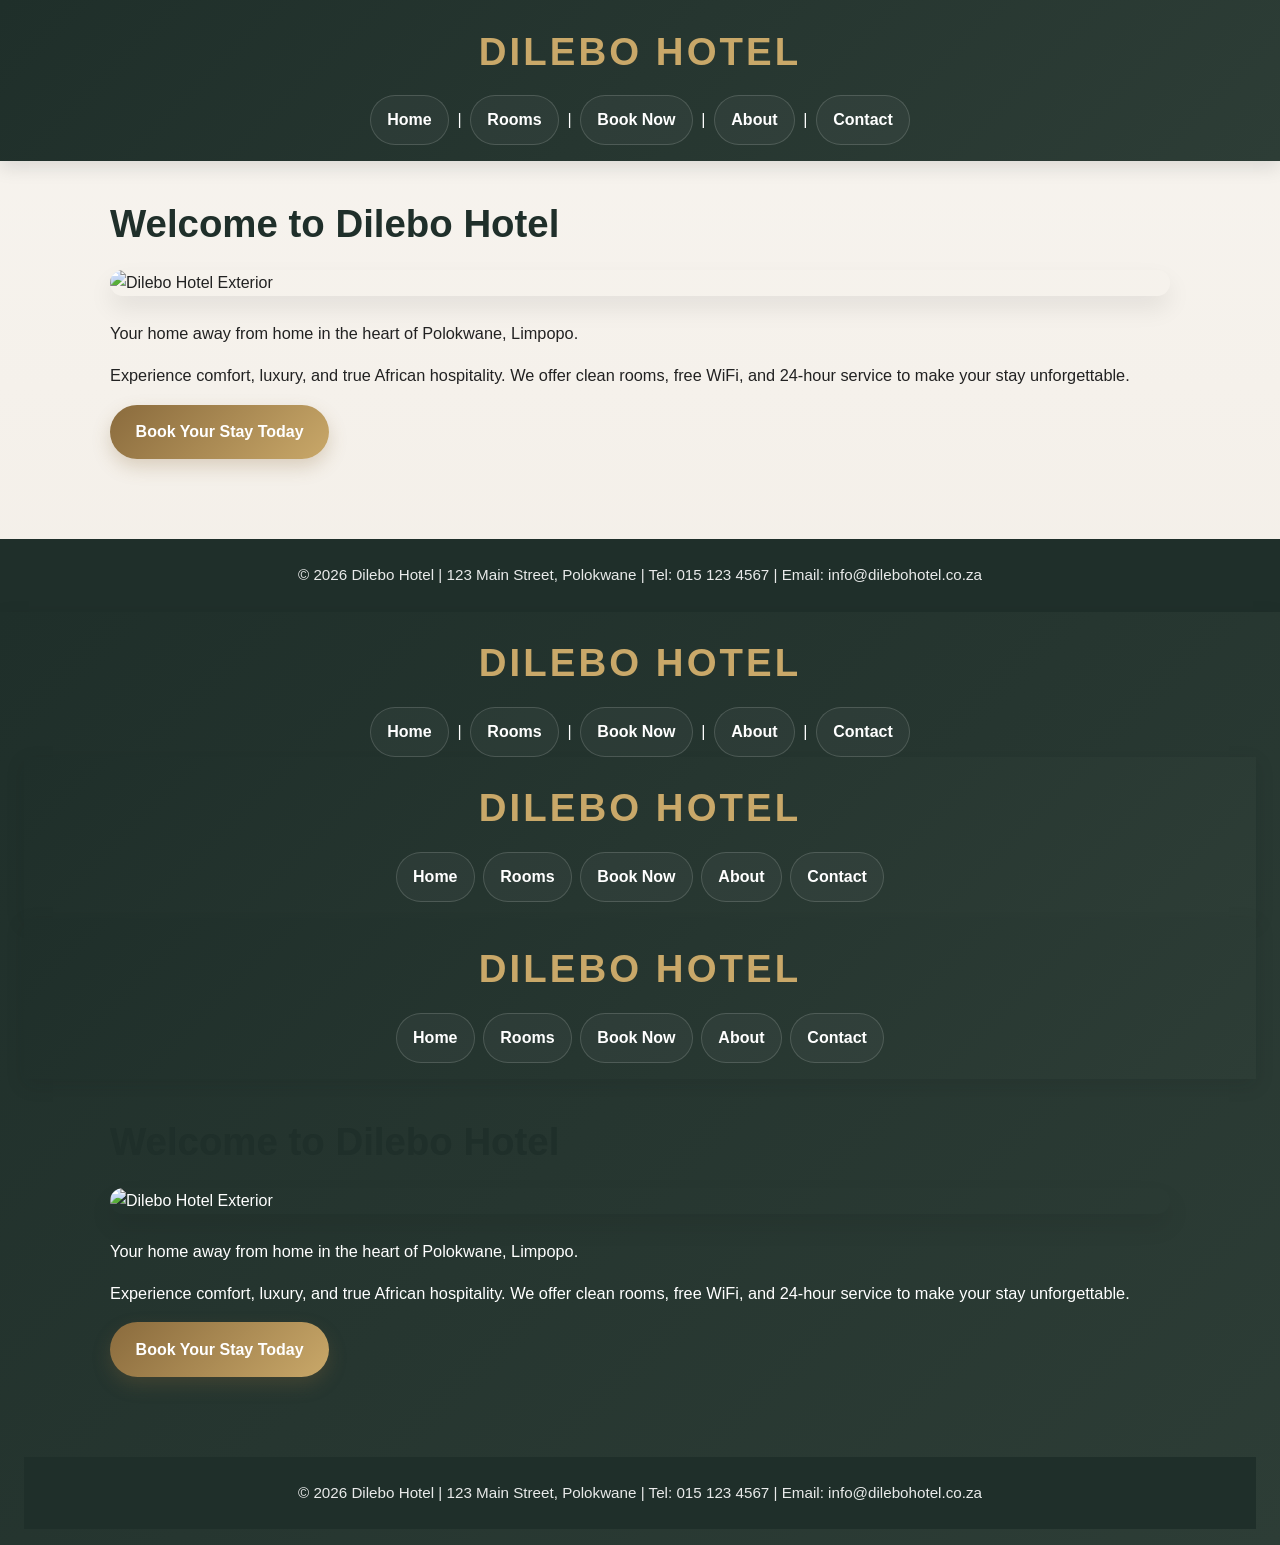
==== DILEBO-HOTEL-WEBSITES/index.html @ 87cf0d74 "Initial website upload" ====
<!DOCTYPE html>
<html lang="en">
<head>
    <meta charset="UTF-8">
    <meta name="viewport" content="width=device-width, initial-scale=1.0">
    <title>Dilebo Hotel - Polokwane</title>
    <link rel="stylesheet" href="style.css">
</head>
<body>
    <header>
        <h1>Dilebo Hotel</h1>
        <nav>
            <a href="index.html">Home</a> | 
            <a href="rooms.html">Rooms</a> | 
            <a href="bookings.html">Book Now</a> | 
            <a href="about.html">About</a> | 
            <a href="contact.html">Contact</a>
        </nav>
    </header>

    <main>
        <h2>Welcome to Dilebo Hotel</h2>
        <img src="images/hotel.jpg" alt="Dilebo Hotel Exterior" width="100%">
        <p>Your home away from home in the heart of Polokwane, Limpopo.</p>
        <p>Experience comfort, luxury, and true African hospitality. We offer clean rooms, free WiFi, and 24-hour service to make your stay unforgettable.</p>
        <a href="bookings.html"><button>Book Your Stay Today</button></a>
    </main>

    <footer>
        <p>© 2026 Dilebo Hotel | 123 Main Street, Polokwane | Tel: 015 123 4567 | Email: info@dilebohotel.co.za</p>
    </footer>
</body>
</html>

<header>
    <h1>Dilebo Hotel</h1>
    <nav>
        <a href="index.html">Home</a> |
        <a href="rooms.html">Rooms</a> |
        <a href="bookings.html">Book Now</a> |
        <a href="about.html">About</a> |
        <a href="contact.html">Contact</a>
    </nav>

<!-- ...existing code... -->
    <header>
        <h1>Dilebo Hotel</h1>
        <nav aria-label="Main navigation">
            <a href="index.html">Home</a>
            <a href="rooms.html">Rooms</a>
            <a href="bookings.html">Book Now</a>
            <a href="about.html">About</a>
            <a href="contact.html">Contact</a>
        </nav>
    </header>
<!-- ...existing code... -->
<!DOCTYPE html>
<html lang="en">
<head>
    <!-- Defines the character encoding for the page -->
    <meta charset="UTF-8">

    <!-- Makes the website responsive on different screen sizes -->
    <meta name="viewport" content="width=device-width, initial-scale=1.0">

    <!-- Sets the browser tab title -->
    <title>Dilebo Hotel - Polokwane</title>

    <!-- Links this page to the external CSS stylesheet -->
    <link rel="stylesheet" href="style.css">
</head>
<body>
    <!-- Website header containing the hotel name and navigation menu -->
    <header>
        <h1>Dilebo Hotel</h1>

        <!-- Main navigation links to the website pages -->
        <nav aria-label="Main navigation">
            <a href="index.html">Home</a>
            <a href="rooms.html">Rooms</a>
            <a href="bookings.html">Book Now</a>
            <a href="about.html">About</a>
            <a href="contact.html">Contact</a>
        </nav>
    </header>

    <!-- Main content of the hotel's home page -->
    <main>
        <!-- Main welcome heading -->
        <h2>Welcome to Dilebo Hotel</h2>

        <!-- Displays an image of the hotel -->
        <img src="images/hotel.jpg" alt="Dilebo Hotel Exterior" width="100%">

        <!-- Introduces the hotel's location and services -->
        <p>Your home away from home in the heart of Polokwane, Limpopo.</p>
        <p>
            Experience comfort, luxury, and true African hospitality.
            We offer clean rooms, free WiFi, and 24-hour service to make
            your stay unforgettable.
        </p>

        <!-- Link styled as a button that takes visitors to the booking page -->
        <a href="bookings.html">
            <button type="button">Book Your Stay Today</button>
        </a>
    </main>

    <!-- Footer containing copyright and contact information -->
    <footer>
        <p>
            © 2026 Dilebo Hotel | 123 Main Street, Polokwane |
            Tel: 015 123 4567 | Email: info@dilebohotel.co.za
        </p>
    </footer>
</body>
</html>
---- DILEBO-HOTEL-WEBSITES/style.css ----
:root {
    --bg: #f6f1ea;
    --panel: #fffdf9;
    --primary: #1f2f2a;
    --secondary: #8a6b3d;
    --accent: #c9a869;
    --text: #222222;
    --muted: #5d5d5d;
    --white: #ffffff;
    --shadow: rgba(19, 27, 24, 0.12);
}

* {
    box-sizing: border-box;
}

html {
    scroll-behavior: smooth;
}

body {
    margin: 0;
    font-family: Arial, Helvetica, sans-serif;
    background: linear-gradient(180deg, #f7f4ef 0%, #efe8df 100%);
    color: var(--text);
    line-height: 1.6;
}

a {
    color: inherit;
    text-decoration: none;
}

img {
    max-width: 100%;
    display: block;
}

header {
    background: linear-gradient(135deg, var(--primary) 0%, #2d3d36 100%);
    color: var(--white);
    padding: 1.3rem 1.5rem 1rem;
    box-shadow: 0 6px 18px var(--shadow);
}

header h1 {
    margin: 0 0 0.8rem;
    text-align: center;
    font-size: clamp(2rem, 3vw, 3rem);
    letter-spacing: 0.08em;
    text-transform: uppercase;
    color: var(--accent);
}

nav {
    display: flex;
    justify-content: center;
    align-items: center;
    flex-wrap: wrap;
    gap: 0.55rem;
}

nav a {
    display: inline-block;
    padding: 0.7rem 1rem;
    color: var(--white);
    border-radius: 999px;
    border: 1px solid rgba(255, 255, 255, 0.15);
    background: rgba(255, 255, 255, 0.04);
    transition: 0.25s ease;
    font-weight: 600;
}

nav a:hover,
nav a:focus {
    background: var(--accent);
    color: var(--primary);
    transform: translateY(-1px);
}

main {
    max-width: 1100px;
    margin: 2rem auto;
    padding: 0 1.25rem 3rem;
}

main h2,
main h3 {
    color: var(--primary);
}

main h2 {
    font-size: clamp(2rem, 3vw, 2.8rem);
    margin-top: 0;
    margin-bottom: 1rem;
}

main p,
main li,
main label {
    font-size: 1.02rem;
}

main img {
    width: 100%;
    height: auto;
    border-radius: 18px;
    margin: 1rem 0 1.5rem;
    box-shadow: 0 12px 25px rgba(0, 0, 0, 0.08);
}

main section {
    background: rgba(255, 255, 255, 0.7);
    border: 1px solid rgba(138, 107, 61, 0.2);
    border-radius: 18px;
    padding: 1.5rem;
    margin: 1.5rem 0;
    box-shadow: 0 8px 18px rgba(31, 47, 42, 0.06);
}

main ul {
    padding-left: 1.4rem;
}

main li {
    margin-bottom: 0.5rem;
}

button,
input,
select,
textarea {
    font: inherit;
}

button {
    background: linear-gradient(135deg, var(--secondary) 0%, var(--accent) 100%);
    color: var(--white);
    border: none;
    border-radius: 999px;
    padding: 0.9rem 1.6rem;
    font-weight: 700;
    cursor: pointer;
    transition: transform 0.2s ease, box-shadow 0.2s ease;
    box-shadow: 0 8px 18px rgba(138, 107, 61, 0.25);
}

button:hover,
button:focus {
    transform: translateY(-2px);
    box-shadow: 0 12px 20px rgba(138, 107, 61, 0.35);
}

form {
    max-width: 620px;
    background: var(--panel);
    border: 1px solid rgba(31, 47, 42, 0.08);
    border-radius: 18px;
    padding: 1.5rem;
    box-shadow: 0 10px 20px rgba(0, 0, 0, 0.05);
}

form label {
    display: block;
    margin-bottom: 0.4rem;
    font-weight: 700;
    color: var(--primary);
}

input,
select,
textarea {
    width: 100%;
    margin-bottom: 1rem;
    padding: 0.9rem 1rem;
    border: 1px solid rgba(31, 47, 42, 0.2);
    border-radius: 10px;
    background: var(--white);
    color: var(--text);
}

input:focus,
select:focus,
textarea:focus {
    outline: 2px solid rgba(201, 168, 105, 0.35);
    border-color: var(--accent);
}

textarea {
    min-height: 140px;
    resize: vertical;
}

footer {
    background: var(--primary);
    color: rgba(255, 255, 255, 0.9);
    padding: 1.5rem 1rem;
    text-align: center;
    font-size: 0.95rem;
}

footer p {
    margin: 0;
}

@media (max-width: 768px) {
    header {
        padding: 1rem 0.8rem;
    }

    nav {
        gap: 0.4rem;
    }

    nav a {
        padding: 0.55rem 0.7rem;
        font-size: 0.92rem;
    }

    main {
        padding: 0 0.9rem 2.5rem;
    }

    main section,
    form {
        padding: 1.1rem;
    }

    button {
        width: 100%;
    }
}
---- DILEBO-HOTEL-WEBSITES/style.css ----
:root {
    --bg: #f6f1ea;
    --panel: #fffdf9;
    --primary: #1f2f2a;
    --secondary: #8a6b3d;
    --accent: #c9a869;
    --text: #222222;
    --muted: #5d5d5d;
    --white: #ffffff;
    --shadow: rgba(19, 27, 24, 0.12);
}

* {
    box-sizing: border-box;
}

html {
    scroll-behavior: smooth;
}

body {
    margin: 0;
    font-family: Arial, Helvetica, sans-serif;
    background: linear-gradient(180deg, #f7f4ef 0%, #efe8df 100%);
    color: var(--text);
    line-height: 1.6;
}

a {
    color: inherit;
    text-decoration: none;
}

img {
    max-width: 100%;
    display: block;
}

header {
    background: linear-gradient(135deg, var(--primary) 0%, #2d3d36 100%);
    color: var(--white);
    padding: 1.3rem 1.5rem 1rem;
    box-shadow: 0 6px 18px var(--shadow);
}

header h1 {
    margin: 0 0 0.8rem;
    text-align: center;
    font-size: clamp(2rem, 3vw, 3rem);
    letter-spacing: 0.08em;
    text-transform: uppercase;
    color: var(--accent);
}

nav {
    display: flex;
    justify-content: center;
    align-items: center;
    flex-wrap: wrap;
    gap: 0.55rem;
}

nav a {
    display: inline-block;
    padding: 0.7rem 1rem;
    color: var(--white);
    border-radius: 999px;
    border: 1px solid rgba(255, 255, 255, 0.15);
    background: rgba(255, 255, 255, 0.04);
    transition: 0.25s ease;
    font-weight: 600;
}

nav a:hover,
nav a:focus {
    background: var(--accent);
    color: var(--primary);
    transform: translateY(-1px);
}

main {
    max-width: 1100px;
    margin: 2rem auto;
    padding: 0 1.25rem 3rem;
}

main h2,
main h3 {
    color: var(--primary);
}

main h2 {
    font-size: clamp(2rem, 3vw, 2.8rem);
    margin-top: 0;
    margin-bottom: 1rem;
}

main p,
main li,
main label {
    font-size: 1.02rem;
}

main img {
    width: 100%;
    height: auto;
    border-radius: 18px;
    margin: 1rem 0 1.5rem;
    box-shadow: 0 12px 25px rgba(0, 0, 0, 0.08);
}

main section {
    background: rgba(255, 255, 255, 0.7);
    border: 1px solid rgba(138, 107, 61, 0.2);
    border-radius: 18px;
    padding: 1.5rem;
    margin: 1.5rem 0;
    box-shadow: 0 8px 18px rgba(31, 47, 42, 0.06);
}

main ul {
    padding-left: 1.4rem;
}

main li {
    margin-bottom: 0.5rem;
}

button,
input,
select,
textarea {
    font: inherit;
}

button {
    background: linear-gradient(135deg, var(--secondary) 0%, var(--accent) 100%);
    color: var(--white);
    border: none;
    border-radius: 999px;
    padding: 0.9rem 1.6rem;
    font-weight: 700;
    cursor: pointer;
    transition: transform 0.2s ease, box-shadow 0.2s ease;
    box-shadow: 0 8px 18px rgba(138, 107, 61, 0.25);
}

button:hover,
button:focus {
    transform: translateY(-2px);
    box-shadow: 0 12px 20px rgba(138, 107, 61, 0.35);
}

form {
    max-width: 620px;
    background: var(--panel);
    border: 1px solid rgba(31, 47, 42, 0.08);
    border-radius: 18px;
    padding: 1.5rem;
    box-shadow: 0 10px 20px rgba(0, 0, 0, 0.05);
}

form label {
    display: block;
    margin-bottom: 0.4rem;
    font-weight: 700;
    color: var(--primary);
}

input,
select,
textarea {
    width: 100%;
    margin-bottom: 1rem;
    padding: 0.9rem 1rem;
    border: 1px solid rgba(31, 47, 42, 0.2);
    border-radius: 10px;
    background: var(--white);
    color: var(--text);
}

input:focus,
select:focus,
textarea:focus {
    outline: 2px solid rgba(201, 168, 105, 0.35);
    border-color: var(--accent);
}

textarea {
    min-height: 140px;
    resize: vertical;
}

footer {
    background: var(--primary);
    color: rgba(255, 255, 255, 0.9);
    padding: 1.5rem 1rem;
    text-align: center;
    font-size: 0.95rem;
}

footer p {
    margin: 0;
}

@media (max-width: 768px) {
    header {
        padding: 1rem 0.8rem;
    }

    nav {
        gap: 0.4rem;
    }

    nav a {
        padding: 0.55rem 0.7rem;
        font-size: 0.92rem;
    }

    main {
        padding: 0 0.9rem 2.5rem;
    }

    main section,
    form {
        padding: 1.1rem;
    }

    button {
        width: 100%;
    }
}
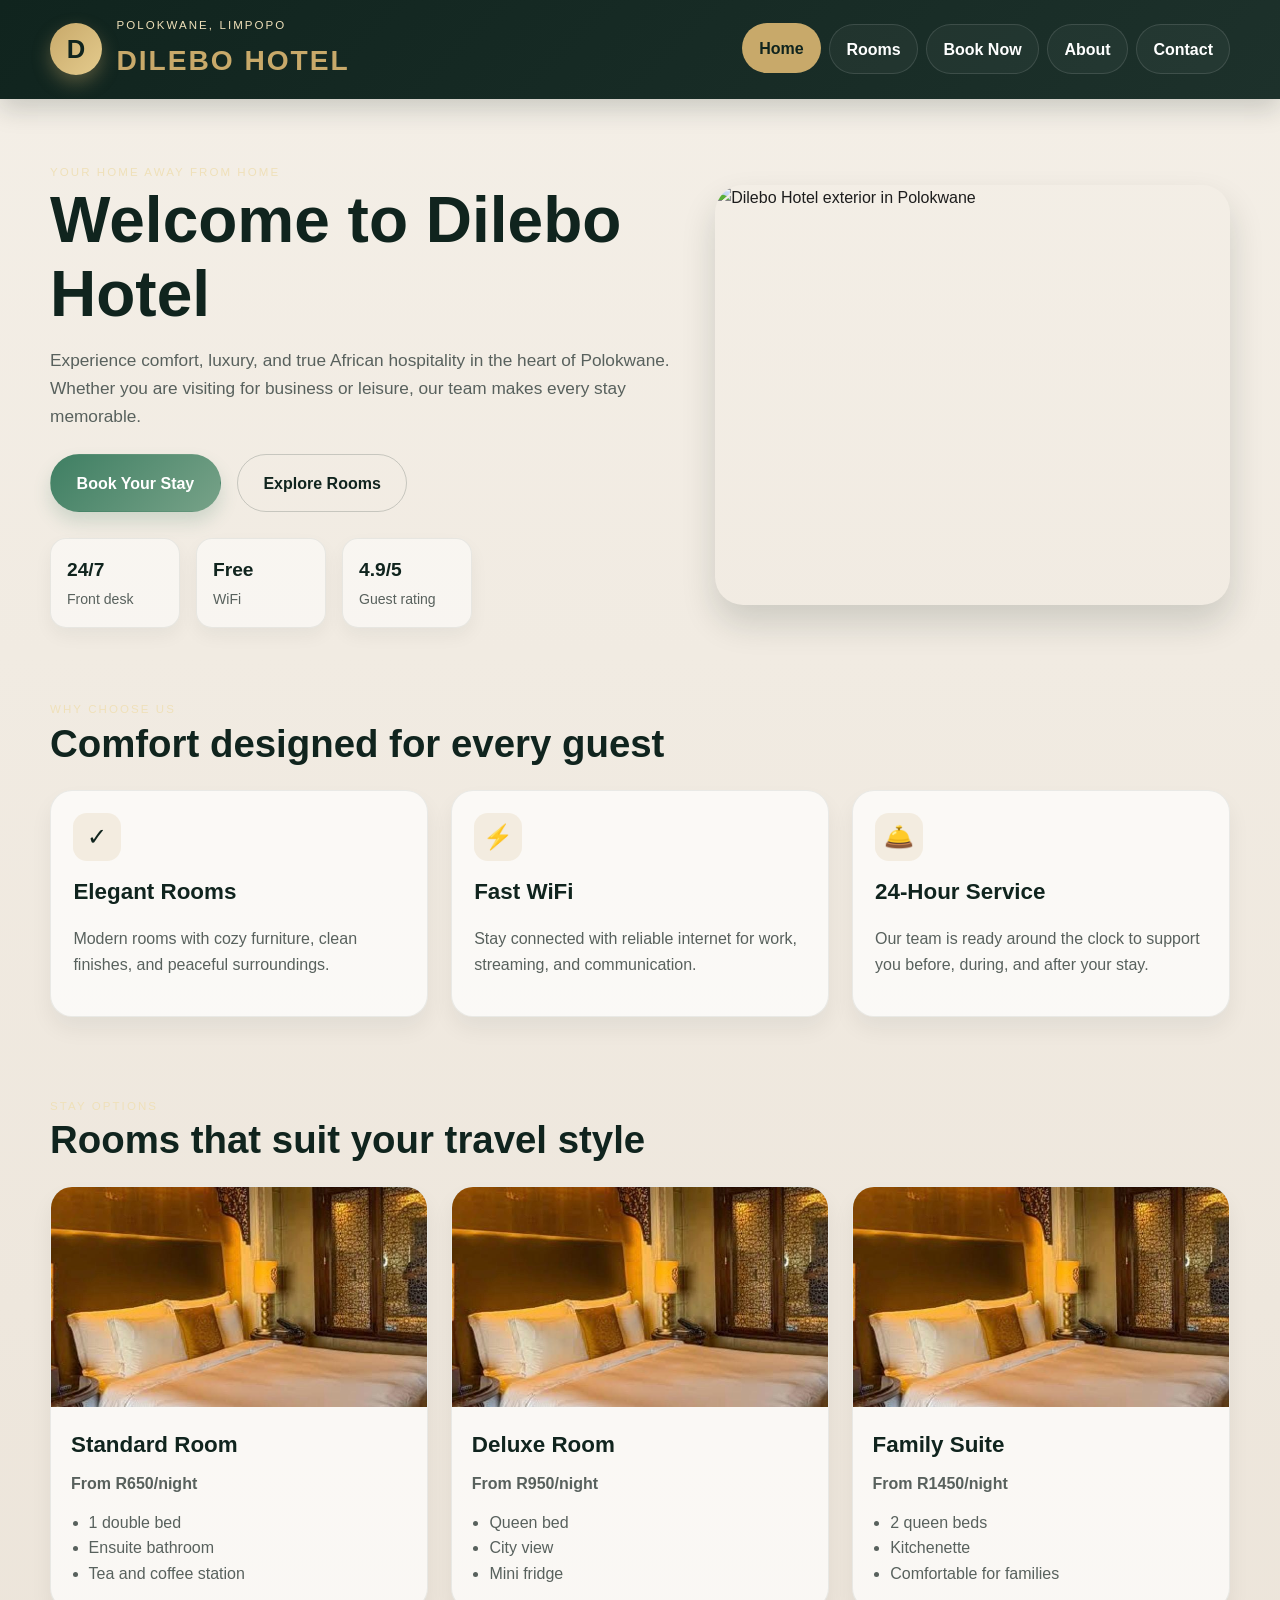
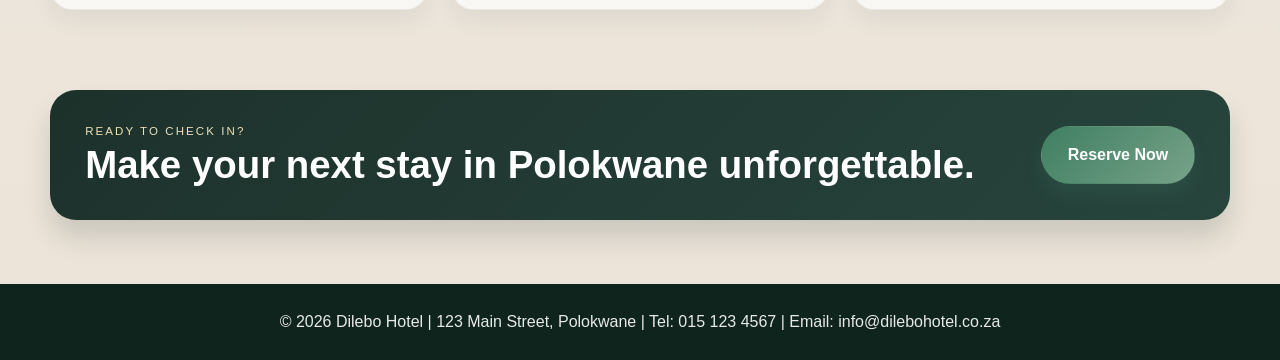
==== commit 38f4ceab: "Update hotel website with premium landing page and polished multi-page design Redesign homepage with" ====
--- a/DILEBO-HOTEL-WEBSITES/index.html
+++ b/DILEBO-HOTEL-WEBSITES/index.html
@@ -3,27 +3,154 @@
 <head>
     <meta charset="UTF-8">
     <meta name="viewport" content="width=device-width, initial-scale=1.0">
-    <title>Dilebo Hotel - Polokwane</title>
+    <title>Dilebo Hotel | Luxury Stay in Polokwane</title>
+    <meta name="description" content="Dilebo Hotel offers elegant rooms, warm hospitality, and a comfortable stay in the heart of Polokwane, Limpopo.">
     <link rel="stylesheet" href="style.css">
 </head>
 <body>
-    <header>
-        <h1>Dilebo Hotel</h1>
-        <nav>
-            <a href="index.html">Home</a> | 
-            <a href="rooms.html">Rooms</a> | 
-            <a href="bookings.html">Book Now</a> | 
-            <a href="about.html">About</a> | 
-            <a href="contact.html">Contact</a>
-        </nav>
+    <header class="site-header">
+        <div class="container nav-wrap">
+            <div class="brand" aria-label="Dilebo Hotel brand">
+                <span class="brand-mark">D</span>
+                <div>
+                    <p class="eyebrow">Polokwane, Limpopo</p>
+                    <h1>Dilebo Hotel</h1>
+                </div>
+            </div>
+
+            <nav aria-label="Main navigation">
+                <a href="index.html" class="active">Home</a>
+                <a href="rooms.html">Rooms</a>
+                <a href="bookings.html">Book Now</a>
+                <a href="about.html">About</a>
+                <a href="contact.html">Contact</a>
+            </nav>
+        </div>
     </header>
 
     <main>
-        <h2>Welcome to Dilebo Hotel</h2>
-        <img src="images/hotel.jpg" alt="Dilebo Hotel Exterior" width="100%">
-        <p>Your home away from home in the heart of Polokwane, Limpopo.</p>
-        <p>Experience comfort, luxury, and true African hospitality. We offer clean rooms, free WiFi, and 24-hour service to make your stay unforgettable.</p>
-        <a href="bookings.html"><button>Book Your Stay Today</button></a>
+        <section class="hero">
+            <div class="container hero-grid">
+                <div class="hero-copy">
+                    <p class="eyebrow">Your home away from home</p>
+                    <h2>Welcome to Dilebo Hotel</h2>
+                    <p class="lead">Experience comfort, luxury, and true African hospitality in the heart of Polokwane. Whether you are visiting for business or leisure, our team makes every stay memorable.</p>
+
+                    <div class="hero-actions">
+                        <a class="btn btn-primary" href="bookings.html">Book Your Stay</a>
+                        <a class="btn btn-secondary" href="rooms.html">Explore Rooms</a>
+                    </div>
+
+                    <ul class="stats" aria-label="Hotel highlights">
+                        <li>
+                            <strong>24/7</strong>
+                            <span>Front desk</span>
+                        </li>
+                        <li>
+                            <strong>Free</strong>
+                            <span>WiFi</span>
+                        </li>
+                        <li>
+                            <strong>4.9/5</strong>
+                            <span>Guest rating</span>
+                        </li>
+                    </ul>
+                </div>
+
+                <div class="hero-visual">
+                    <img src="images/hotel.jpg" alt="Dilebo Hotel exterior in Polokwane">
+                </div>
+            </div>
+        </section>
+
+        <section class="features section-spacing">
+            <div class="container">
+                <div class="section-heading">
+                    <p class="eyebrow">Why choose us</p>
+                    <h3>Comfort designed for every guest</h3>
+                </div>
+
+                <div class="feature-grid">
+                    <article class="feature-card">
+                        <div class="icon">✓</div>
+                        <h4>Elegant Rooms</h4>
+                        <p>Modern rooms with cozy furniture, clean finishes, and peaceful surroundings.</p>
+                    </article>
+
+                    <article class="feature-card">
+                        <div class="icon">⚡</div>
+                        <h4>Fast WiFi</h4>
+                        <p>Stay connected with reliable internet for work, streaming, and communication.</p>
+                    </article>
+
+                    <article class="feature-card">
+                        <div class="icon">🛎️</div>
+                        <h4>24-Hour Service</h4>
+                        <p>Our team is ready around the clock to support you before, during, and after your stay.</p>
+                    </article>
+                </div>
+            </div>
+        </section>
+
+        <section class="room-preview section-spacing">
+            <div class="container">
+                <div class="section-heading">
+                    <p class="eyebrow">Stay options</p>
+                    <h3>Rooms that suit your travel style</h3>
+                </div>
+
+                <div class="room-grid">
+                    <article class="room-card">
+                        <img src="images/room.jpg" alt="Standard room at Dilebo Hotel">
+                        <div class="room-content">
+                            <h4>Standard Room</h4>
+                            <p class="price">From R650/night</p>
+                            <ul>
+                                <li>1 double bed</li>
+                                <li>Ensuite bathroom</li>
+                                <li>Tea and coffee station</li>
+                            </ul>
+                        </div>
+                    </article>
+
+                    <article class="room-card">
+                        <img src="images/room.jpg" alt="Deluxe room at Dilebo Hotel">
+                        <div class="room-content">
+                            <h4>Deluxe Room</h4>
+                            <p class="price">From R950/night</p>
+                            <ul>
+                                <li>Queen bed</li>
+                                <li>City view</li>
+                                <li>Mini fridge</li>
+                            </ul>
+                        </div>
+                    </article>
+
+                    <article class="room-card">
+                        <img src="images/room.jpg" alt="Family suite at Dilebo Hotel">
+                        <div class="room-content">
+                            <h4>Family Suite</h4>
+                            <p class="price">From R1450/night</p>
+                            <ul>
+                                <li>2 queen beds</li>
+                                <li>Kitchenette</li>
+                                <li>Comfortable for families</li>
+                            </ul>
+                        </div>
+                    </article>
+                </div>
+            </div>
+        </section>
+
+        <section class="cta-banner section-spacing">
+            <div class="container cta-box">
+                <div>
+                    <p class="eyebrow">Ready to check in?</p>
+                    <h3>Make your next stay in Polokwane unforgettable.</h3>
+                </div>
+                <a class="btn btn-primary" href="bookings.html">Reserve Now</a>
+            </div>
+        </section>
     </main>
 
     <footer>
@@ -31,87 +158,3 @@
     </footer>
 </body>
 </html>
-
-<header>
-    <h1>Dilebo Hotel</h1>
-    <nav>
-        <a href="index.html">Home</a> |
-        <a href="rooms.html">Rooms</a> |
-        <a href="bookings.html">Book Now</a> |
-        <a href="about.html">About</a> |
-        <a href="contact.html">Contact</a>
-    </nav>
-
-<!-- ...existing code... -->
-    <header>
-        <h1>Dilebo Hotel</h1>
-        <nav aria-label="Main navigation">
-            <a href="index.html">Home</a>
-            <a href="rooms.html">Rooms</a>
-            <a href="bookings.html">Book Now</a>
-            <a href="about.html">About</a>
-            <a href="contact.html">Contact</a>
-        </nav>
-    </header>
-<!-- ...existing code... -->
-<!DOCTYPE html>
-<html lang="en">
-<head>
-    <!-- Defines the character encoding for the page -->
-    <meta charset="UTF-8">
-
-    <!-- Makes the website responsive on different screen sizes -->
-    <meta name="viewport" content="width=device-width, initial-scale=1.0">
-
-    <!-- Sets the browser tab title -->
-    <title>Dilebo Hotel - Polokwane</title>
-
-    <!-- Links this page to the external CSS stylesheet -->
-    <link rel="stylesheet" href="style.css">
-</head>
-<body>
-    <!-- Website header containing the hotel name and navigation menu -->
-    <header>
-        <h1>Dilebo Hotel</h1>
-
-        <!-- Main navigation links to the website pages -->
-        <nav aria-label="Main navigation">
-            <a href="index.html">Home</a>
-            <a href="rooms.html">Rooms</a>
-            <a href="bookings.html">Book Now</a>
-            <a href="about.html">About</a>
-            <a href="contact.html">Contact</a>
-        </nav>
-    </header>
-
-    <!-- Main content of the hotel's home page -->
-    <main>
-        <!-- Main welcome heading -->
-        <h2>Welcome to Dilebo Hotel</h2>
-
-        <!-- Displays an image of the hotel -->
-        <img src="images/hotel.jpg" alt="Dilebo Hotel Exterior" width="100%">
-
-        <!-- Introduces the hotel's location and services -->
-        <p>Your home away from home in the heart of Polokwane, Limpopo.</p>
-        <p>
-            Experience comfort, luxury, and true African hospitality.
-            We offer clean rooms, free WiFi, and 24-hour service to make
-            your stay unforgettable.
-        </p>
-
-        <!-- Link styled as a button that takes visitors to the booking page -->
-        <a href="bookings.html">
-            <button type="button">Book Your Stay Today</button>
-        </a>
-    </main>
-
-    <!-- Footer containing copyright and contact information -->
-    <footer>
-        <p>
-            © 2026 Dilebo Hotel | 123 Main Street, Polokwane |
-            Tel: 015 123 4567 | Email: info@dilebohotel.co.za
-        </p>
-    </footer>
-</body>
-</html>
--- a/DILEBO-HOTEL-WEBSITES/style.css
+++ b/DILEBO-HOTEL-WEBSITES/style.css
@@ -1,13 +1,16 @@
 :root {
-    --bg: #f6f1ea;
+    --bg: #f4efe7;
+    --bg-strong: #ebe3d8;
     --panel: #fffdf9;
-    --primary: #1f2f2a;
-    --secondary: #8a6b3d;
-    --accent: #c9a869;
-    --text: #222222;
-    --muted: #5d5d5d;
+    --primary: #1d312b;
+    --primary-deep: #10241e;
+    --secondary: #3f7f63;
+    --accent: #c8a96a;
+    --accent-soft: #efe0b9;
+    --text: #1d1d1d;
+    --muted: #58615d;
     --white: #ffffff;
-    --shadow: rgba(19, 27, 24, 0.12);
+    --shadow: rgba(16, 36, 30, 0.12);
 }
 
 * {
@@ -21,7 +24,7 @@
 body {
     margin: 0;
     font-family: Arial, Helvetica, sans-serif;
-    background: linear-gradient(180deg, #f7f4ef 0%, #efe8df 100%);
+    background: linear-gradient(180deg, var(--bg) 0%, var(--bg-strong) 100%);
     color: var(--text);
     line-height: 1.6;
 }
@@ -36,20 +39,59 @@
     display: block;
 }
 
-header {
-    background: linear-gradient(135deg, var(--primary) 0%, #2d3d36 100%);
+.container {
+    width: min(1180px, calc(100% - 2rem));
+    margin: 0 auto;
+}
+
+.site-header {
+    background: linear-gradient(135deg, var(--primary-deep) 0%, var(--primary) 100%);
     color: var(--white);
-    padding: 1.3rem 1.5rem 1rem;
-    box-shadow: 0 6px 18px var(--shadow);
-}
-
-header h1 {
-    margin: 0 0 0.8rem;
-    text-align: center;
-    font-size: clamp(2rem, 3vw, 3rem);
-    letter-spacing: 0.08em;
+    padding: 1rem 0;
+    box-shadow: 0 10px 24px rgba(16, 36, 30, 0.18);
+}
+
+.nav-wrap {
+    display: flex;
+    justify-content: space-between;
+    align-items: center;
+    gap: 1rem;
+}
+
+.brand {
+    display: flex;
+    align-items: center;
+    gap: 0.9rem;
+}
+
+.brand-mark {
+    display: inline-flex;
+    align-items: center;
+    justify-content: center;
+    width: 52px;
+    height: 52px;
+    border-radius: 50%;
+    background: linear-gradient(135deg, var(--accent) 0%, #e4cb8d 100%);
+    color: var(--primary-deep);
+    font-size: 1.6rem;
+    font-weight: 700;
+    box-shadow: 0 8px 18px rgba(200, 169, 106, 0.35);
+}
+
+.brand h1 {
+    margin: 0;
+    font-size: clamp(1.5rem, 2.2vw, 2.3rem);
+    color: var(--accent);
+    letter-spacing: 0.07em;
     text-transform: uppercase;
-    color: var(--accent);
+}
+
+.eyebrow {
+    margin: 0 0 0.2rem;
+    font-size: 0.72rem;
+    letter-spacing: 0.18em;
+    text-transform: uppercase;
+    color: var(--accent-soft);
 }
 
 nav {
@@ -63,170 +105,513 @@
 nav a {
     display: inline-block;
     padding: 0.7rem 1rem;
+    border-radius: 999px;
     color: var(--white);
+    border: 1px solid rgba(255, 255, 255, 0.12);
+    background: rgba(255, 255, 255, 0.04);
+    font-weight: 600;
+    transition: 0.25s ease;
+}
+
+nav a:hover,
+nav a:focus,
+nav a.active {
+    background: var(--accent);
+    border-color: transparent;
+    color: var(--primary-deep);
+    transform: translateY(-1px);
+}
+
+main {
+    overflow: hidden;
+}
+
+.hero {
+    padding: 4rem 0 2.5rem;
+}
+
+.hero-grid {
+    display: grid;
+    grid-template-columns: 1.1fr 0.9fr;
+    gap: 2.25rem;
+    align-items: center;
+}
+
+.hero-copy h2,
+.section-heading h3,
+.cta-box h3 {
+    margin: 0 0 1rem;
+    color: var(--primary-deep);
+    line-height: 1.15;
+}
+
+.hero-copy h2 {
+    font-size: clamp(2.5rem, 5vw, 4.1rem);
+}
+
+.lead {
+    margin: 0 0 1.5rem;
+    max-width: 620px;
+    font-size: 1.08rem;
+    color: var(--muted);
+}
+
+.hero-actions {
+    display: flex;
+    flex-wrap: wrap;
+    gap: 1rem;
+    margin-bottom: 1.6rem;
+}
+
+.btn {
+    display: inline-flex;
+    align-items: center;
+    justify-content: center;
+    padding: 0.95rem 1.6rem;
     border-radius: 999px;
-    border: 1px solid rgba(255, 255, 255, 0.15);
-    background: rgba(255, 255, 255, 0.04);
-    transition: 0.25s ease;
-    font-weight: 600;
-}
-
-nav a:hover,
-nav a:focus {
-    background: var(--accent);
-    color: var(--primary);
-    transform: translateY(-1px);
-}
-
-main {
-    max-width: 1100px;
-    margin: 2rem auto;
-    padding: 0 1.25rem 3rem;
-}
-
-main h2,
-main h3 {
-    color: var(--primary);
-}
-
-main h2 {
+    font-weight: 700;
+    transition: 0.2s ease;
+    border: 1px solid transparent;
+}
+
+.btn:hover,
+.btn:focus {
+    transform: translateY(-2px);
+}
+
+.btn-primary {
+    background: linear-gradient(135deg, var(--secondary) 0%, #77a288 100%);
+    color: var(--white);
+    box-shadow: 0 10px 18px rgba(63, 127, 99, 0.2);
+}
+
+.btn-secondary {
+    background: transparent;
+    border-color: rgba(29, 49, 43, 0.2);
+    color: var(--primary-deep);
+}
+
+.stats {
+    list-style: none;
+    padding: 0;
+    margin: 0;
+    display: flex;
+    flex-wrap: wrap;
+    gap: 1rem;
+}
+
+.stats li {
+    min-width: 130px;
+    background: rgba(255, 255, 255, 0.5);
+    border: 1px solid rgba(29, 49, 43, 0.08);
+    border-radius: 16px;
+    padding: 1rem;
+    box-shadow: 0 8px 18px rgba(16, 36, 30, 0.05);
+}
+
+.stats strong {
+    display: block;
+    color: var(--primary-deep);
+    font-size: 1.2rem;
+}
+
+.stats span {
+    color: var(--muted);
+    font-size: 0.88rem;
+}
+
+.hero-visual img {
+    width: 100%;
+    min-height: 420px;
+    object-fit: cover;
+    border-radius: 28px;
+    box-shadow: 0 18px 34px rgba(16, 36, 30, 0.16);
+}
+
+.section-spacing {
+    padding: 2rem 0 3rem;
+}
+
+.section-heading {
+    margin-bottom: 1.5rem;
+}
+
+.section-heading h3 {
     font-size: clamp(2rem, 3vw, 2.8rem);
+}
+
+.feature-grid,
+.room-grid {
+    display: grid;
+    grid-template-columns: repeat(3, minmax(0, 1fr));
+    gap: 1.4rem;
+}
+
+.feature-card,
+.room-card {
+    background: rgba(255, 255, 255, 0.7);
+    border: 1px solid rgba(29, 49, 43, 0.08);
+    border-radius: 22px;
+    overflow: hidden;
+    box-shadow: 0 12px 22px rgba(16, 36, 30, 0.06);
+}
+
+.feature-card {
+    padding: 1.4rem;
+}
+
+.icon {
+    display: inline-flex;
+    align-items: center;
+    justify-content: center;
+    width: 48px;
+    height: 48px;
+    border-radius: 14px;
+    background: rgba(200, 169, 106, 0.16);
+    color: var(--primary-deep);
+    font-size: 1.5rem;
+    margin-bottom: 0.8rem;
+}
+
+.feature-card h4,
+.room-content h4 {
+    margin: 0 0 0.5rem;
+    color: var(--primary-deep);
+    font-size: 1.4rem;
+}
+
+.feature-card p,
+.room-content p,
+.room-content li {
+    color: var(--muted);
+}
+
+.room-card img {
+    width: 100%;
+    height: 220px;
+    object-fit: cover;
+}
+
+.room-content {
+    padding: 1.25rem 1.25rem 1.4rem;
+}
+
+.price {
+    margin: 0 0 0.8rem;
+    color: var(--secondary);
+    font-weight: 700;
+}
+
+.room-content ul {
+    margin: 0;
+    padding-left: 1.1rem;
+}
+
+.cta-banner {
+    padding-bottom: 4rem;
+}
+
+.cta-box {
+    display: flex;
+    justify-content: space-between;
+    align-items: center;
+    gap: 1.2rem;
+    background: linear-gradient(135deg, var(--primary) 0%, #28473d 100%);
+    color: var(--white);
+    border-radius: 26px;
+    padding: 2rem 2.2rem;
+    box-shadow: 0 18px 26px rgba(16, 36, 30, 0.14);
+}
+
+.cta-box .eyebrow {
+    color: var(--accent-soft);
+}
+
+.cta-box h3 {
+    color: var(--white);
+    font-size: clamp(1.8rem, 3vw, 2.5rem);
+}
+
+footer {
+    background: var(--primary-deep);
+    color: rgba(255, 255, 255, 0.9);
+    padding: 1.6rem 1rem;
+    text-align: center;
+}
+
+footer p {
+    margin: 0;
+}
+
+@media (max-width: 900px) {
+    .hero-grid,
+    .feature-grid,
+    .room-grid {
+        grid-template-columns: 1fr;
+    }
+
+    .cta-box {
+        flex-direction: column;
+        align-items: flex-start;
+    }
+}
+
+@media (max-width: 680px) {
+    .nav-wrap {
+        flex-direction: column;
+        align-items: flex-start;
+    }
+
+    .brand {
+        align-items: flex-start;
+    }
+
+    nav {
+        justify-content: flex-start;
+    }
+
+    .hero {
+        padding-top: 3rem;
+    }
+
+    .hero-actions {
+        flex-direction: column;
+    }
+
+    .btn {
+        width: 100%;
+    }
+}
+
+.page-shell {
+    padding: 3rem 0 4rem;
+}
+
+.page-hero {
+    margin-bottom: 2rem;
+}
+
+.page-hero h2,
+.page-hero .eyebrow,
+.booking-page-header h2,
+.booking-page-header .eyebrow {
+    margin-left: 0;
+}
+
+.page-hero h2,
+.booking-page-header h2 {
+    font-size: clamp(2.2rem, 4vw, 3.3rem);
+    line-height: 1.1;
+    color: var(--primary-deep);
+    margin-bottom: 0.75rem;
+}
+
+.page-intro {
+    max-width: 700px;
+    margin: 0;
+    color: var(--muted);
+    font-size: 1.05rem;
+}
+
+.info-grid,
+.contact-layout {
+    display: grid;
+    grid-template-columns: 1fr 1fr;
+    gap: 1.5rem;
+    margin-bottom: 2rem;
+}
+
+.content-card,
+.info-panel,
+.booking-form,
+.map-block {
+    background: rgba(255, 255, 255, 0.7);
+    border: 1px solid rgba(29, 49, 43, 0.08);
+    border-radius: 22px;
+    padding: 1.5rem;
+    box-shadow: 0 12px 24px rgba(16, 36, 30, 0.06);
+}
+
+.content-card h3,
+.info-panel h3,
+.map-block h3 {
     margin-top: 0;
-    margin-bottom: 1rem;
-}
-
-main p,
-main li,
-main label {
-    font-size: 1.02rem;
-}
-
-main img {
+    margin-bottom: 0.8rem;
+    color: var(--primary-deep);
+    font-size: 1.8rem;
+}
+
+.content-card p,
+.info-panel p,
+.contact-details p {
+    color: var(--muted);
+}
+
+.feature-grid.features-compact {
+    grid-template-columns: repeat(3, minmax(0, 1fr));
+}
+
+.left-align {
+    text-align: left;
+}
+
+.room-detail-grid {
+    display: grid;
+    grid-template-columns: repeat(3, minmax(0, 1fr));
+    gap: 1.4rem;
+    margin-bottom: 2rem;
+}
+
+.room-detail-card {
+    background: rgba(255, 255, 255, 0.75);
+    border: 1px solid rgba(29, 49, 43, 0.08);
+    border-radius: 22px;
+    overflow: hidden;
+    box-shadow: 0 12px 22px rgba(16, 36, 30, 0.06);
+}
+
+.room-detail-card img {
     width: 100%;
-    height: auto;
-    border-radius: 18px;
-    margin: 1rem 0 1.5rem;
-    box-shadow: 0 12px 25px rgba(0, 0, 0, 0.08);
-}
-
-main section {
-    background: rgba(255, 255, 255, 0.7);
-    border: 1px solid rgba(138, 107, 61, 0.2);
-    border-radius: 18px;
-    padding: 1.5rem;
-    margin: 1.5rem 0;
-    box-shadow: 0 8px 18px rgba(31, 47, 42, 0.06);
-}
-
-main ul {
-    padding-left: 1.4rem;
-}
-
-main li {
+    height: 230px;
+    object-fit: cover;
+}
+
+.room-detail-content {
+    padding: 1.3rem 1.3rem 1.5rem;
+}
+
+.room-detail-content h3 {
+    margin-top: 0;
     margin-bottom: 0.5rem;
-}
-
-button,
-input,
-select,
-textarea {
-    font: inherit;
-}
-
-button {
-    background: linear-gradient(135deg, var(--secondary) 0%, var(--accent) 100%);
+    color: var(--primary-deep);
+    font-size: 1.6rem;
+}
+
+.price {
+    margin: 0 0 0.8rem;
+    color: var(--secondary);
+    font-weight: 700;
+}
+
+.feature-list {
+    margin: 0 0 1rem;
+    padding-left: 1.2rem;
+    color: var(--muted);
+}
+
+.feature-list li {
+    margin-bottom: 0.5rem;
+}
+
+.booking-cta-box,
+.cta-box {
+    display: flex;
+    justify-content: space-between;
+    align-items: center;
+    gap: 1rem;
+    background: linear-gradient(135deg, var(--primary) 0%, #27453d 100%);
     color: var(--white);
-    border: none;
-    border-radius: 999px;
-    padding: 0.9rem 1.6rem;
-    font-weight: 700;
-    cursor: pointer;
-    transition: transform 0.2s ease, box-shadow 0.2s ease;
-    box-shadow: 0 8px 18px rgba(138, 107, 61, 0.25);
-}
-
-button:hover,
-button:focus {
-    transform: translateY(-2px);
-    box-shadow: 0 12px 20px rgba(138, 107, 61, 0.35);
-}
-
-form {
-    max-width: 620px;
-    background: var(--panel);
-    border: 1px solid rgba(31, 47, 42, 0.08);
-    border-radius: 18px;
-    padding: 1.5rem;
-    box-shadow: 0 10px 20px rgba(0, 0, 0, 0.05);
-}
-
-form label {
+    border-radius: 26px;
+    padding: 2rem 2.2rem;
+    box-shadow: 0 18px 26px rgba(16, 36, 30, 0.14);
+}
+
+.booking-cta-box .eyebrow,
+.cta-box .eyebrow {
+    color: var(--accent-soft);
+}
+
+.booking-cta-box h3,
+.cta-box h3 {
+    margin: 0;
+    font-size: clamp(1.8rem, 3vw, 2.4rem);
+    color: var(--white);
+}
+
+.booking-layout {
+    display: grid;
+    grid-template-columns: 1.3fr 0.7fr;
+    gap: 1.5rem;
+    margin-bottom: 2rem;
+}
+
+.booking-form {
+    max-width: none;
+}
+
+.field-grid {
+    display: grid;
+    grid-template-columns: repeat(2, minmax(0, 1fr));
+    gap: 1rem;
+}
+
+.single-column {
+    grid-template-columns: 1fr;
+}
+
+.booking-form label,
+.contact-form label {
     display: block;
     margin-bottom: 0.4rem;
+    color: var(--primary);
     font-weight: 700;
-    color: var(--primary);
-}
-
-input,
-select,
-textarea {
+}
+
+.booking-form input,
+.booking-form select,
+.booking-form textarea,
+.contact-form input,
+.contact-form textarea {
     width: 100%;
-    margin-bottom: 1rem;
+    margin: 0 0 0.5rem;
     padding: 0.9rem 1rem;
-    border: 1px solid rgba(31, 47, 42, 0.2);
-    border-radius: 10px;
+    border: 1px solid rgba(29, 49, 43, 0.2);
+    border-radius: 12px;
     background: var(--white);
     color: var(--text);
 }
 
-input:focus,
-select:focus,
-textarea:focus {
-    outline: 2px solid rgba(201, 168, 105, 0.35);
-    border-color: var(--accent);
-}
-
-textarea {
-    min-height: 140px;
+.booking-form textarea,
+.contact-form textarea {
+    min-height: 160px;
     resize: vertical;
 }
 
-footer {
-    background: var(--primary);
-    color: rgba(255, 255, 255, 0.9);
-    padding: 1.5rem 1rem;
-    text-align: center;
-    font-size: 0.95rem;
-}
-
-footer p {
-    margin: 0;
-}
-
-@media (max-width: 768px) {
-    header {
-        padding: 1rem 0.8rem;
-    }
-
-    nav {
-        gap: 0.4rem;
-    }
-
-    nav a {
-        padding: 0.55rem 0.7rem;
-        font-size: 0.92rem;
-    }
-
-    main {
-        padding: 0 0.9rem 2.5rem;
-    }
-
-    main section,
-    form {
-        padding: 1.1rem;
-    }
-
-    button {
-        width: 100%;
-    }
-}
+.booking-submit {
+    margin-top: 1rem;
+}
+
+.contact-quick {
+    margin-top: 1rem;
+    color: var(--primary-deep);
+    font-weight: 700;
+}
+
+.map-block {
+    margin-top: 1rem;
+}
+
+@media (max-width: 900px) {
+    .info-grid,
+    .contact-layout,
+    .booking-layout,
+    .room-detail-grid,
+    .feature-grid.features-compact {
+        grid-template-columns: 1fr;
+    }
+
+    .booking-cta-box {
+        flex-direction: column;
+        align-items: flex-start;
+    }
+}
+
+@media (max-width: 640px) {
+    .field-grid {
+        grid-template-columns: 1fr;
+    }
+
+    .page-shell {
+        padding-top: 2rem;
+    }
+}
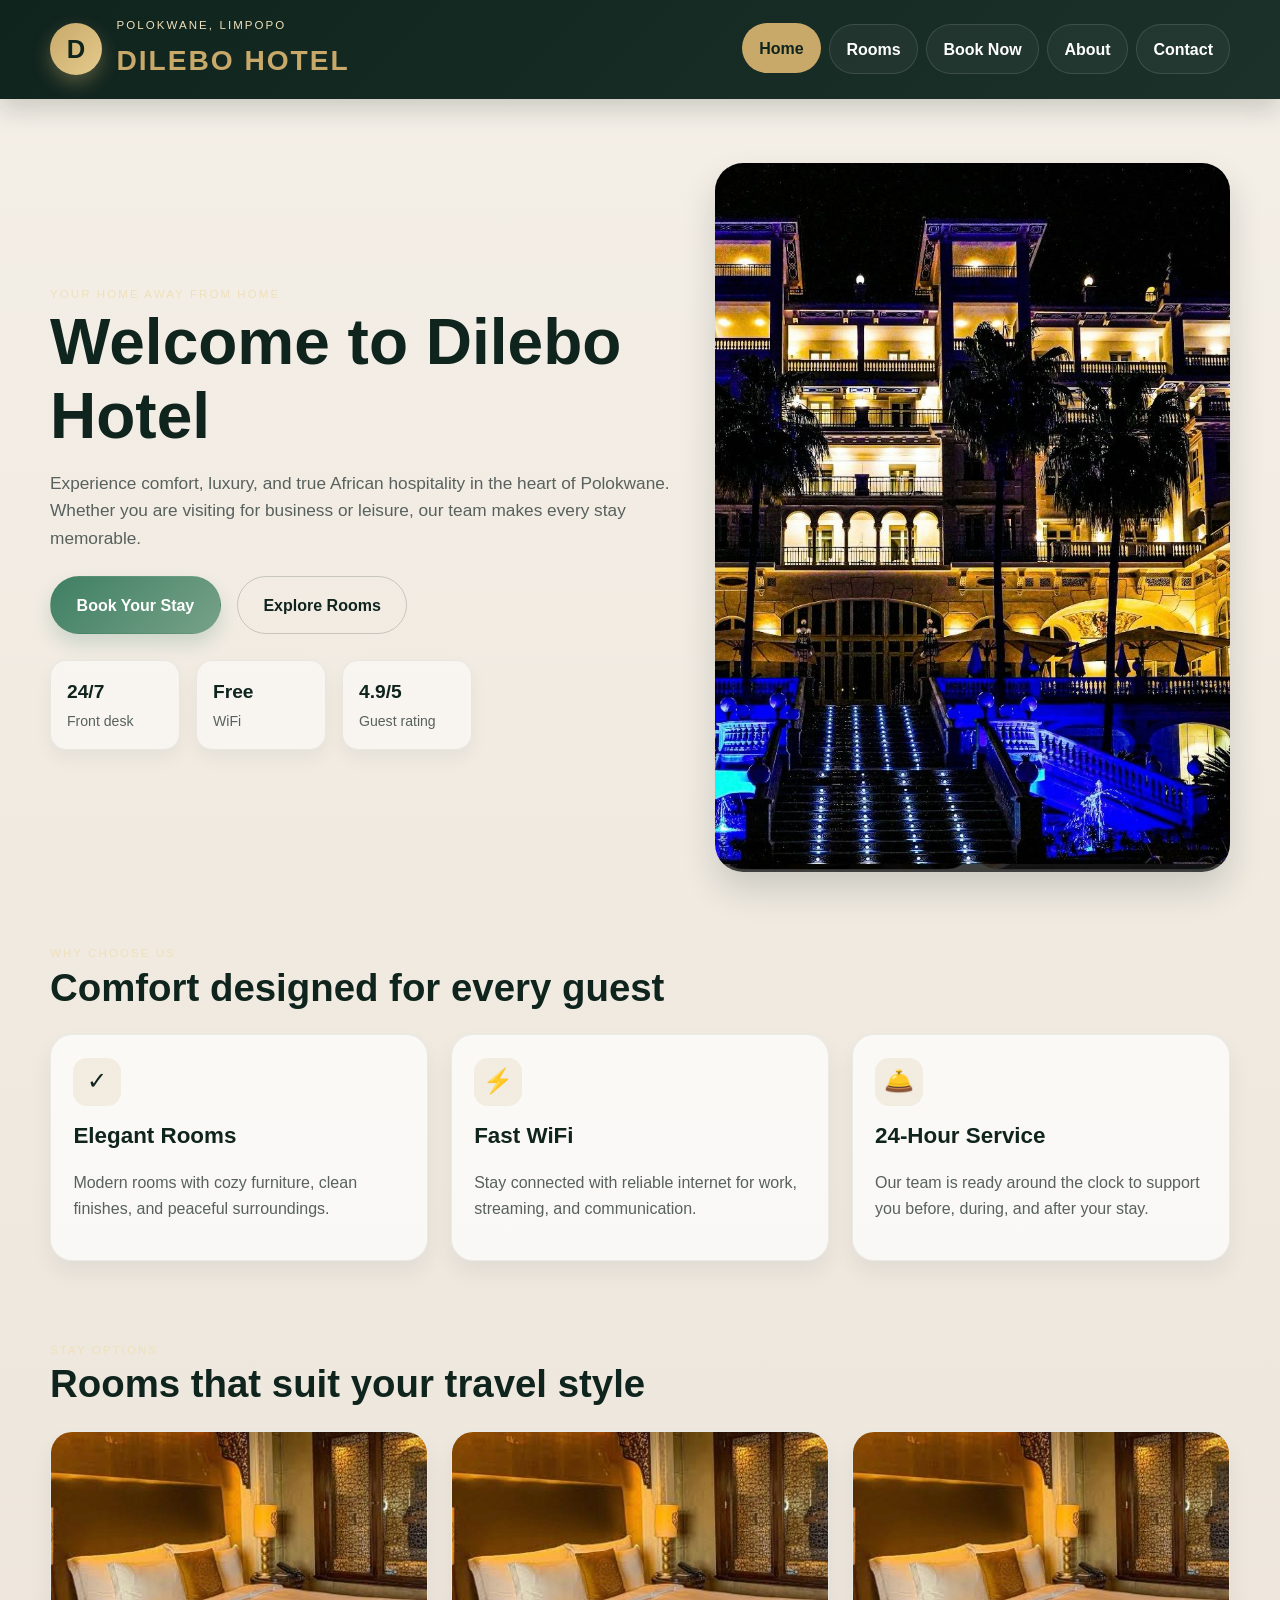
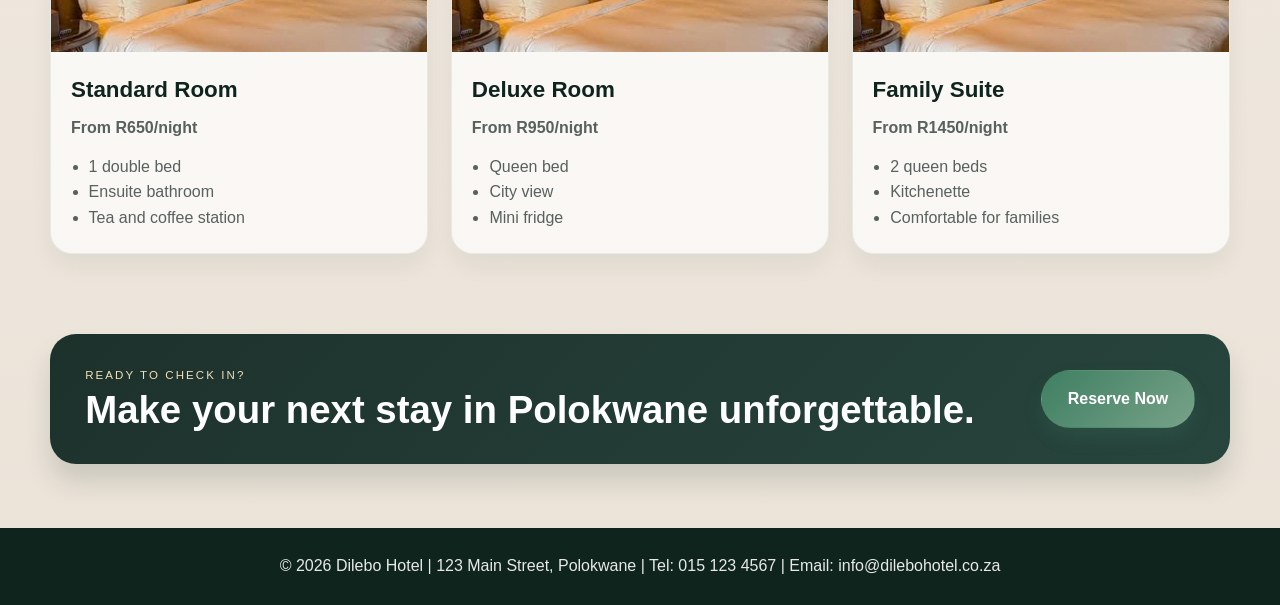
==== commit 767df306: "commit web part 2" ====
--- a/DILEBO-HOTEL-WEBSITES/index.html
+++ b/DILEBO-HOTEL-WEBSITES/index.html
@@ -58,7 +58,7 @@
                 </div>
 
                 <div class="hero-visual">
-                    <img src="images/hotel.jpg" alt="Dilebo Hotel exterior in Polokwane">
+                    <img src="images/hotel.jpeg" alt="Dilebo Hotel exterior in Polokwane">
                 </div>
             </div>
         </section>
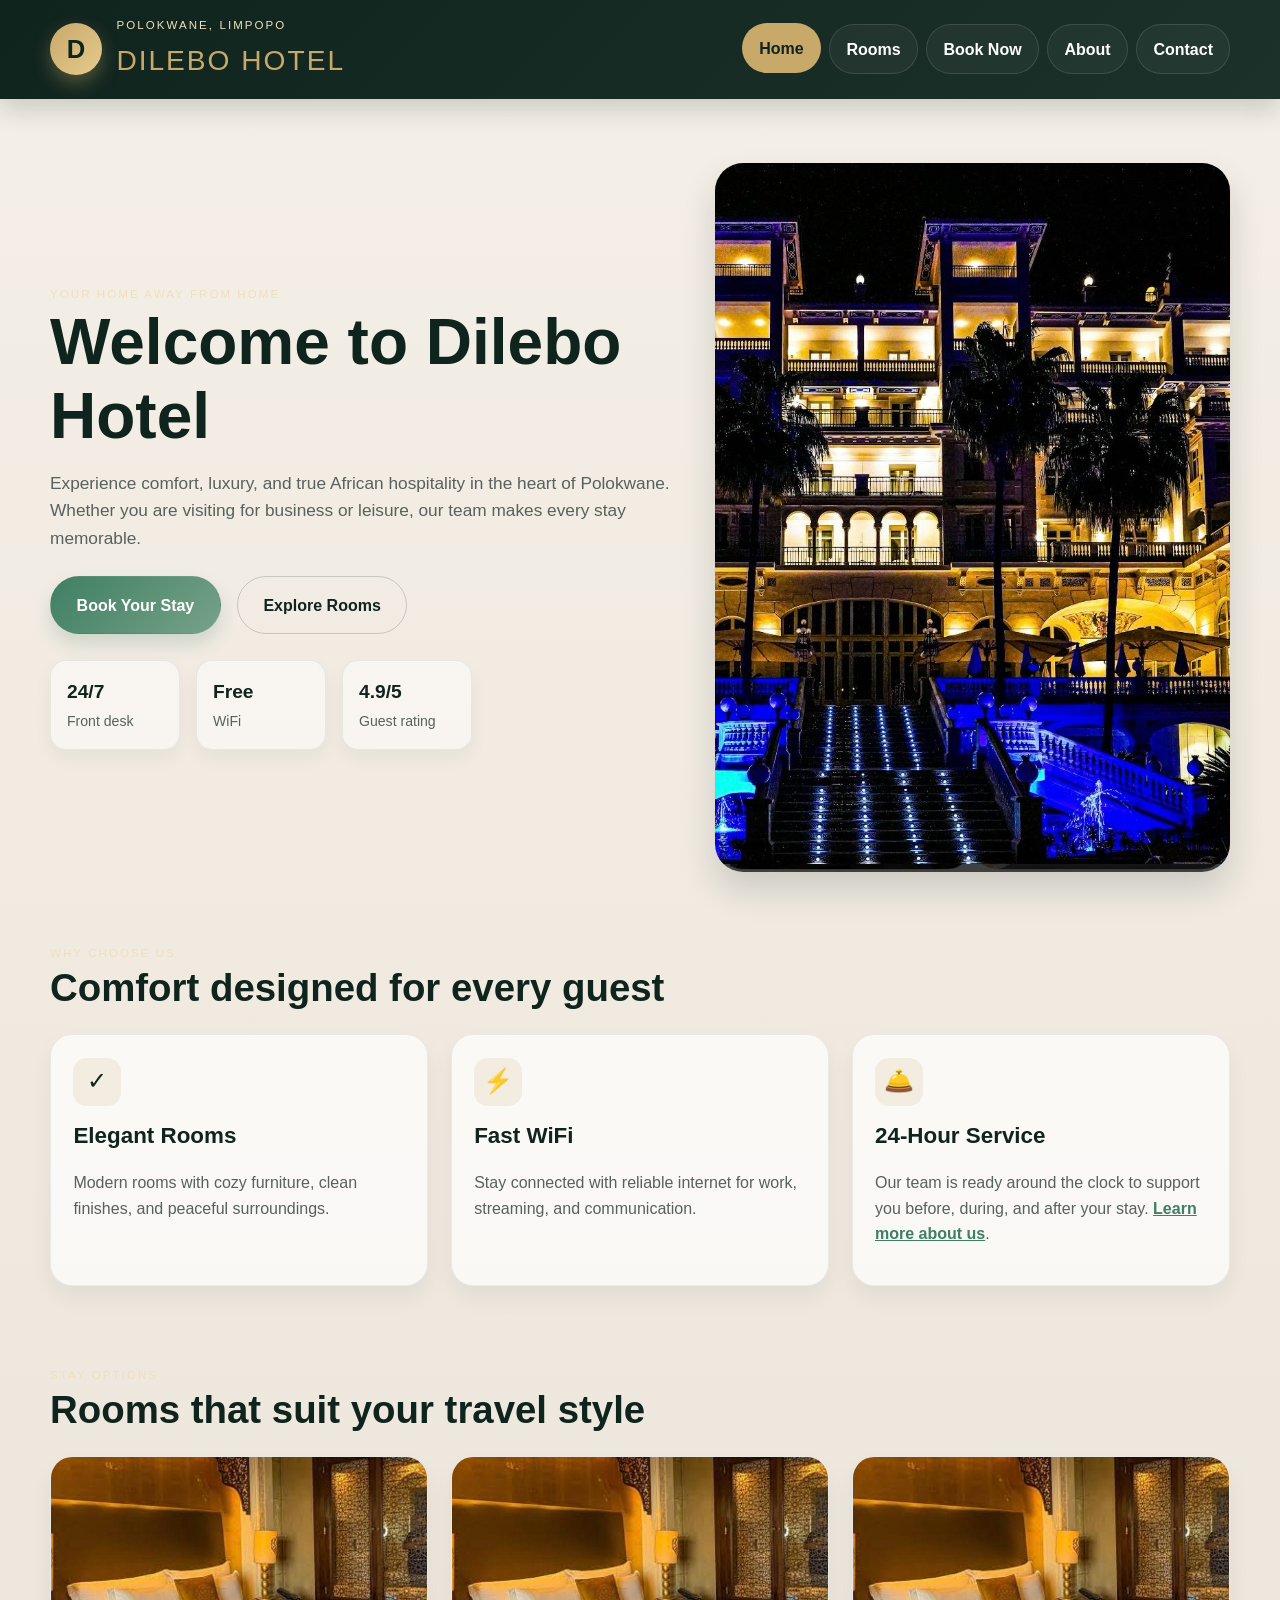
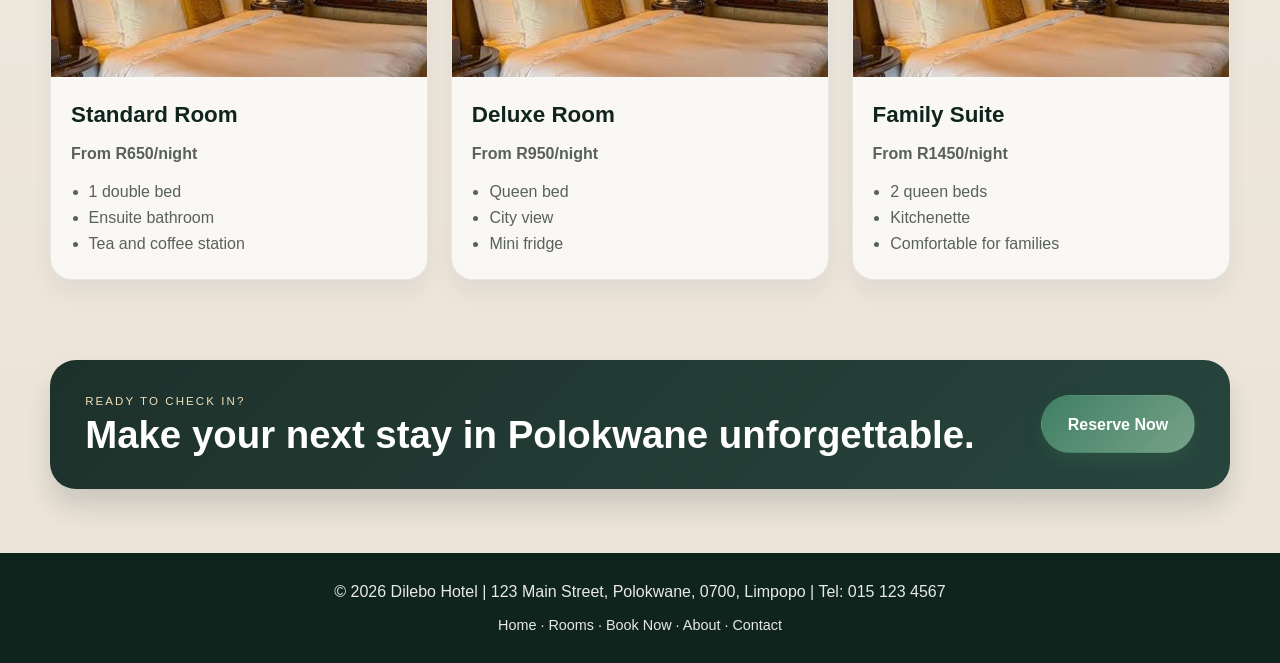
==== commit ab0679a4: "WEDE5020 Part 3 Final - complete JS SEO forms map - ST10533132 VIRGINIA DILEBE" ====
--- a/DILEBO-HOTEL-WEBSITES/index.html
+++ b/DILEBO-HOTEL-WEBSITES/index.html
@@ -3,8 +3,9 @@
 <head>
     <meta charset="UTF-8">
     <meta name="viewport" content="width=device-width, initial-scale=1.0">
-    <title>Dilebo Hotel | Luxury Stay in Polokwane</title>
-    <meta name="description" content="Dilebo Hotel offers elegant rooms, warm hospitality, and a comfortable stay in the heart of Polokwane, Limpopo.">
+    <title>Dilebo Hotel | Home - Polokwane</title>
+    <meta name="description" content="Dilebo Hotel Polokwane affordable luxury from R650">
+    <meta name="keywords" content="hotel Polokwane, Limpopo accommodation, Dilebo Hotel">
     <link rel="stylesheet" href="style.css">
 </head>
 <body>
@@ -14,12 +15,12 @@
                 <span class="brand-mark">D</span>
                 <div>
                     <p class="eyebrow">Polokwane, Limpopo</p>
-                    <h1>Dilebo Hotel</h1>
+                    <p class="brand-name">Dilebo Hotel</p>
                 </div>
             </div>
 
             <nav aria-label="Main navigation">
-                <a href="index.html" class="active">Home</a>
+                <a href="index.html" class="active" aria-current="page">Home</a>
                 <a href="rooms.html">Rooms</a>
                 <a href="bookings.html">Book Now</a>
                 <a href="about.html">About</a>
@@ -31,9 +32,9 @@
     <main>
         <section class="hero">
             <div class="container hero-grid">
-                <div class="hero-copy">
+                <div class="hero-copy fade-in">
                     <p class="eyebrow">Your home away from home</p>
-                    <h2>Welcome to Dilebo Hotel</h2>
+                    <h1>Welcome to Dilebo Hotel</h1>
                     <p class="lead">Experience comfort, luxury, and true African hospitality in the heart of Polokwane. Whether you are visiting for business or leisure, our team makes every stay memorable.</p>
 
                     <div class="hero-actions">
@@ -57,8 +58,8 @@
                     </ul>
                 </div>
 
-                <div class="hero-visual">
-                    <img src="images/hotel.jpeg" alt="Dilebo Hotel exterior in Polokwane">
+                <div class="hero-visual fade-in fade-delay">
+                    <img src="images/dilebo-hotel-exterior-polokwane.jpeg" alt="Dilebo Hotel exterior in Polokwane">
                 </div>
             </div>
         </section>
@@ -67,26 +68,26 @@
             <div class="container">
                 <div class="section-heading">
                     <p class="eyebrow">Why choose us</p>
-                    <h3>Comfort designed for every guest</h3>
+                    <h2>Comfort designed for every guest</h2>
                 </div>
 
                 <div class="feature-grid">
                     <article class="feature-card">
                         <div class="icon">✓</div>
-                        <h4>Elegant Rooms</h4>
+                        <h3>Elegant Rooms</h3>
                         <p>Modern rooms with cozy furniture, clean finishes, and peaceful surroundings.</p>
                     </article>
 
                     <article class="feature-card">
                         <div class="icon">⚡</div>
-                        <h4>Fast WiFi</h4>
+                        <h3>Fast WiFi</h3>
                         <p>Stay connected with reliable internet for work, streaming, and communication.</p>
                     </article>
 
                     <article class="feature-card">
                         <div class="icon">🛎️</div>
-                        <h4>24-Hour Service</h4>
-                        <p>Our team is ready around the clock to support you before, during, and after your stay.</p>
+                        <h3>24-Hour Service</h3>
+                        <p>Our team is ready around the clock to support you before, during, and after your stay. <a class="text-link" href="about.html">Learn more about us</a>.</p>
                     </article>
                 </div>
             </div>
@@ -96,14 +97,14 @@
             <div class="container">
                 <div class="section-heading">
                     <p class="eyebrow">Stay options</p>
-                    <h3>Rooms that suit your travel style</h3>
+                    <h2>Rooms that suit your travel style</h2>
                 </div>
 
                 <div class="room-grid">
                     <article class="room-card">
-                        <img src="images/room.jpg" alt="Standard room at Dilebo Hotel">
+                        <img src="images/dilebo-hotel-room-polokwane.jpg" alt="Standard room with double bed at Dilebo Hotel">
                         <div class="room-content">
-                            <h4>Standard Room</h4>
+                            <h3>Standard Room</h3>
                             <p class="price">From R650/night</p>
                             <ul>
                                 <li>1 double bed</li>
@@ -114,9 +115,9 @@
                     </article>
 
                     <article class="room-card">
-                        <img src="images/room.jpg" alt="Deluxe room at Dilebo Hotel">
+                        <img src="images/dilebo-hotel-room-polokwane.jpg" alt="Deluxe room with queen bed at Dilebo Hotel">
                         <div class="room-content">
-                            <h4>Deluxe Room</h4>
+                            <h3>Deluxe Room</h3>
                             <p class="price">From R950/night</p>
                             <ul>
                                 <li>Queen bed</li>
@@ -127,9 +128,9 @@
                     </article>
 
                     <article class="room-card">
-                        <img src="images/room.jpg" alt="Family suite at Dilebo Hotel">
+                        <img src="images/dilebo-hotel-room-polokwane.jpg" alt="Family suite with two queen beds at Dilebo Hotel">
                         <div class="room-content">
-                            <h4>Family Suite</h4>
+                            <h3>Family Suite</h3>
                             <p class="price">From R1450/night</p>
                             <ul>
                                 <li>2 queen beds</li>
@@ -146,7 +147,7 @@
             <div class="container cta-box">
                 <div>
                     <p class="eyebrow">Ready to check in?</p>
-                    <h3>Make your next stay in Polokwane unforgettable.</h3>
+                    <h2>Make your next stay in Polokwane unforgettable.</h2>
                 </div>
                 <a class="btn btn-primary" href="bookings.html">Reserve Now</a>
             </div>
@@ -154,7 +155,12 @@
     </main>
 
     <footer>
-        <p>© 2026 Dilebo Hotel | 123 Main Street, Polokwane | Tel: 015 123 4567 | Email: info@dilebohotel.co.za</p>
+        <p>© 2026 Dilebo Hotel | 123 Main Street, Polokwane, 0700, Limpopo | Tel: 015 123 4567</p>
+        <p class="footer-links">
+            <a href="index.html">Home</a> · <a href="rooms.html">Rooms</a> · <a href="bookings.html">Book Now</a> · <a href="about.html">About</a> · <a href="contact.html">Contact</a>
+        </p>
     </footer>
+
+    <script src="script.js"></script>
 </body>
 </html>
--- a/DILEBO-HOTEL-WEBSITES/style.css
+++ b/DILEBO-HOTEL-WEBSITES/style.css
@@ -78,7 +78,7 @@
     box-shadow: 0 8px 18px rgba(200, 169, 106, 0.35);
 }
 
-.brand h1 {
+.brand-name {
     margin: 0;
     font-size: clamp(1.5rem, 2.2vw, 2.3rem);
     color: var(--accent);
@@ -137,15 +137,15 @@
     align-items: center;
 }
 
-.hero-copy h2,
-.section-heading h3,
-.cta-box h3 {
+.hero-copy h1,
+.section-heading h2,
+.cta-box h2 {
     margin: 0 0 1rem;
     color: var(--primary-deep);
     line-height: 1.15;
 }
 
-.hero-copy h2 {
+.hero-copy h1 {
     font-size: clamp(2.5rem, 5vw, 4.1rem);
 }
 
@@ -236,7 +236,7 @@
     margin-bottom: 1.5rem;
 }
 
-.section-heading h3 {
+.section-heading h2 {
     font-size: clamp(2rem, 3vw, 2.8rem);
 }
 
@@ -273,8 +273,8 @@
     margin-bottom: 0.8rem;
 }
 
-.feature-card h4,
-.room-content h4 {
+.feature-card h3,
+.room-content h3 {
     margin: 0 0 0.5rem;
     color: var(--primary-deep);
     font-size: 1.4rem;
@@ -327,7 +327,7 @@
     color: var(--accent-soft);
 }
 
-.cta-box h3 {
+.cta-box h2 {
     color: var(--white);
     font-size: clamp(1.8rem, 3vw, 2.5rem);
 }
@@ -391,15 +391,15 @@
     margin-bottom: 2rem;
 }
 
-.page-hero h2,
+.page-hero h1,
 .page-hero .eyebrow,
-.booking-page-header h2,
+.booking-page-header h1,
 .booking-page-header .eyebrow {
     margin-left: 0;
 }
 
-.page-hero h2,
-.booking-page-header h2 {
+.page-hero h1,
+.booking-page-header h1 {
     font-size: clamp(2.2rem, 4vw, 3.3rem);
     line-height: 1.1;
     color: var(--primary-deep);
@@ -432,9 +432,9 @@
     box-shadow: 0 12px 24px rgba(16, 36, 30, 0.06);
 }
 
-.content-card h3,
-.info-panel h3,
-.map-block h3 {
+.content-card h2,
+.info-panel h2,
+.map-block h2 {
     margin-top: 0;
     margin-bottom: 0.8rem;
     color: var(--primary-deep);
@@ -521,8 +521,8 @@
     color: var(--accent-soft);
 }
 
-.booking-cta-box h3,
-.cta-box h3 {
+.booking-cta-box h2,
+.cta-box h2 {
     margin: 0;
     font-size: clamp(1.8rem, 3vw, 2.4rem);
     color: var(--white);
@@ -615,3 +615,263 @@
         padding-top: 2rem;
     }
 }
+
+/* Part 3: shared additions */
+h2.form-title {
+    margin: 0 0 1rem;
+    color: var(--primary-deep);
+    font-size: 1.8rem;
+}
+
+.text-link {
+    color: var(--secondary);
+    font-weight: 700;
+    text-decoration: underline;
+}
+
+.footer-links {
+    margin-top: 0.6rem;
+    font-size: 0.9rem;
+}
+
+.footer-links a:hover,
+.footer-links a:focus {
+    color: var(--accent);
+}
+
+.error {
+    display: block;
+    min-height: 1.1rem;
+    margin-bottom: 0.4rem;
+    color: #b3261e;
+    font-size: 0.85rem;
+    font-weight: 600;
+}
+
+.booking-form input.invalid,
+.booking-form select.invalid,
+.booking-form textarea.invalid {
+    border-color: #b3261e;
+}
+
+.booking-form select {
+    appearance: auto;
+}
+
+/* Fade-in animation (only when JS is available) */
+.js .fade-in {
+    opacity: 0;
+    transform: translateY(24px);
+    transition: opacity 0.9s ease, transform 0.9s ease;
+}
+
+.js .fade-in.visible {
+    opacity: 1;
+    transform: none;
+}
+
+.js .fade-delay {
+    transition-delay: 0.25s;
+}
+
+@media (prefers-reduced-motion: reduce) {
+    .js .fade-in {
+        transition: none;
+        opacity: 1;
+        transform: none;
+    }
+}
+
+/* Room search */
+.room-search {
+    margin-bottom: 1.5rem;
+}
+
+.room-search h2,
+.gallery-section h2 {
+    margin: 0 0 0.8rem;
+    color: var(--primary-deep);
+    font-size: 1.8rem;
+}
+
+.room-search label {
+    display: block;
+    margin-bottom: 0.4rem;
+    color: var(--primary);
+    font-weight: 700;
+}
+
+.room-search input {
+    width: 100%;
+    max-width: 420px;
+    padding: 0.9rem 1rem;
+    border: 1px solid rgba(29, 49, 43, 0.2);
+    border-radius: 12px;
+    background: var(--white);
+}
+
+.no-results {
+    color: #b3261e;
+    font-weight: 600;
+}
+
+/* Gallery + lightbox */
+.gallery-section {
+    margin-bottom: 2rem;
+}
+
+.gallery-grid {
+    display: grid;
+    grid-template-columns: repeat(3, minmax(0, 1fr));
+    gap: 1.2rem;
+    margin-top: 1rem;
+}
+
+.gallery-grid img {
+    width: 100%;
+    height: 220px;
+    object-fit: cover;
+    border-radius: 18px;
+}
+
+.gallery-img {
+    cursor: zoom-in;
+    transition: transform 0.25s ease, box-shadow 0.25s ease;
+}
+
+.gallery-img:hover,
+.gallery-img:focus {
+    transform: scale(1.02);
+    box-shadow: 0 10px 22px rgba(16, 36, 30, 0.25);
+}
+
+.lightbox {
+    position: fixed;
+    inset: 0;
+    z-index: 1000;
+    display: none;
+    align-items: center;
+    justify-content: center;
+    flex-direction: column;
+    gap: 0.8rem;
+    padding: 1.5rem;
+    background: rgba(16, 36, 30, 0.9);
+}
+
+.lightbox.open {
+    display: flex;
+    animation: lightbox-fade 0.25s ease;
+}
+
+.lightbox img {
+    max-width: min(92vw, 1100px);
+    max-height: 80vh;
+    border-radius: 14px;
+    box-shadow: 0 20px 40px rgba(0, 0, 0, 0.4);
+}
+
+.lightbox-caption {
+    margin: 0;
+    color: var(--accent-soft);
+}
+
+.lightbox-close {
+    position: absolute;
+    top: 1rem;
+    right: 1.2rem;
+    width: 44px;
+    height: 44px;
+    border: 0;
+    border-radius: 50%;
+    background: var(--accent);
+    color: var(--primary-deep);
+    font-size: 1.6rem;
+    font-weight: 700;
+    cursor: pointer;
+}
+
+@keyframes lightbox-fade {
+    from { opacity: 0; }
+    to { opacity: 1; }
+}
+
+/* Accordion */
+.accordion {
+    display: grid;
+    gap: 0.8rem;
+}
+
+.accordion-item {
+    background: rgba(255, 255, 255, 0.7);
+    border: 1px solid rgba(29, 49, 43, 0.08);
+    border-radius: 16px;
+    overflow: hidden;
+    box-shadow: 0 8px 16px rgba(16, 36, 30, 0.05);
+}
+
+.accordion-item h3 {
+    margin: 0;
+}
+
+.accordion-header {
+    display: flex;
+    justify-content: space-between;
+    align-items: center;
+    width: 100%;
+    padding: 1.1rem 1.3rem;
+    border: 0;
+    background: transparent;
+    color: var(--primary-deep);
+    font: inherit;
+    font-size: 1.15rem;
+    font-weight: 700;
+    text-align: left;
+    cursor: pointer;
+}
+
+.accordion-header::after {
+    content: "+";
+    color: var(--accent);
+    font-size: 1.5rem;
+    line-height: 1;
+}
+
+.accordion-header[aria-expanded="true"] {
+    background: rgba(200, 169, 106, 0.16);
+}
+
+.accordion-header[aria-expanded="true"]::after {
+    content: "\2212";
+}
+
+.accordion-header:hover,
+.accordion-header:focus-visible {
+    background: rgba(200, 169, 106, 0.22);
+}
+
+.accordion-panel {
+    padding: 0 1.3rem 1.1rem;
+    color: var(--muted);
+}
+
+.accordion-panel p {
+    margin: 0.6rem 0 0;
+}
+
+.accordion-panel:not([hidden]) {
+    animation: lightbox-fade 0.3s ease;
+}
+
+/* Leaflet map */
+.map,
+#map {
+    height: 350px;
+    border-radius: 18px;
+    overflow: hidden;
+}
+
+@media (max-width: 900px) {
+    .gallery-grid {
+        grid-template-columns: 1fr;
+    }
+}
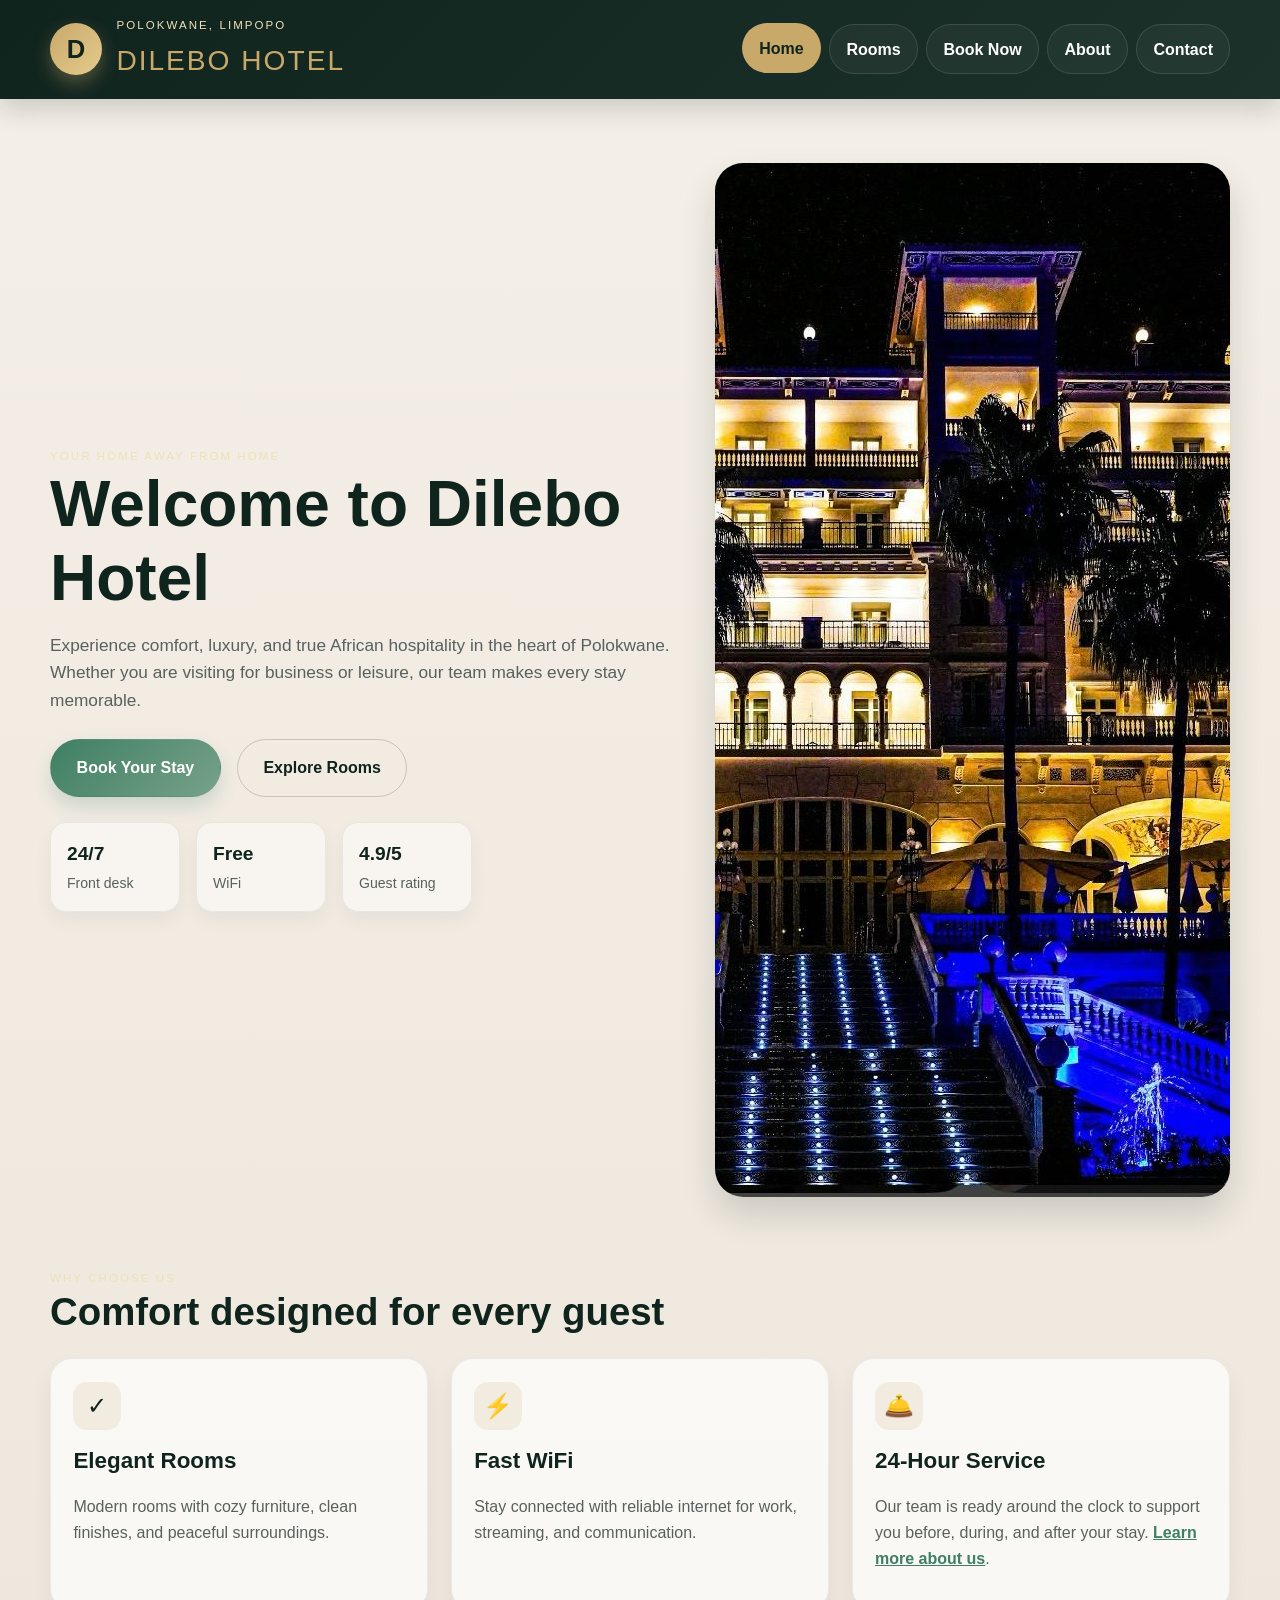
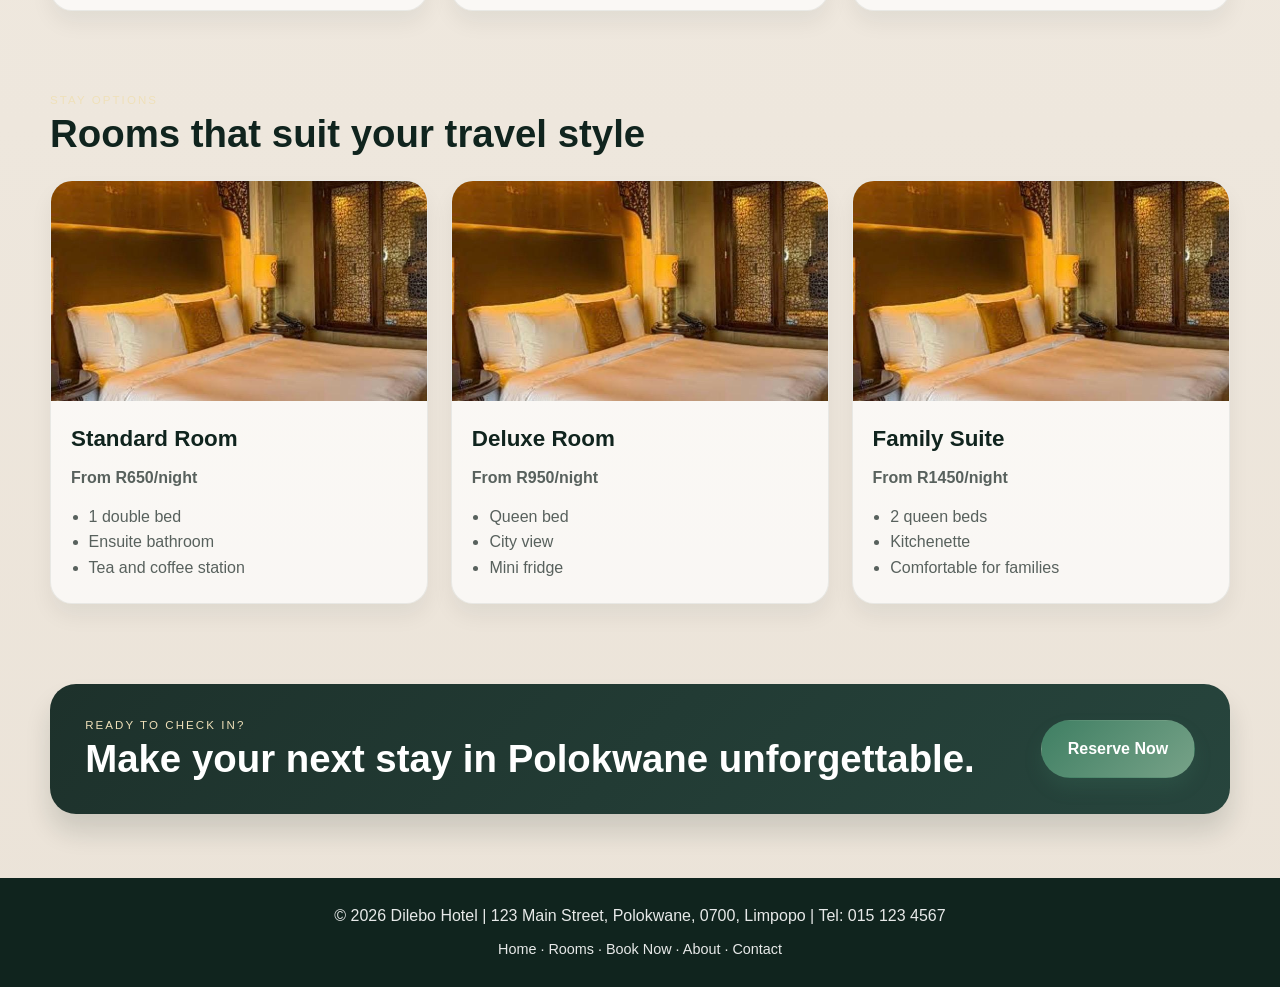
==== commit b7cfd4a9: "SEO and accessibility fixes: unique meta descriptions, canonical, og tags, JSON-LD, alt text, tel/ma" ====
--- a/DILEBO-HOTEL-WEBSITES/index.html
+++ b/DILEBO-HOTEL-WEBSITES/index.html
@@ -4,8 +4,33 @@
     <meta charset="UTF-8">
     <meta name="viewport" content="width=device-width, initial-scale=1.0">
     <title>Dilebo Hotel | Home - Polokwane</title>
-    <meta name="description" content="Dilebo Hotel Polokwane affordable luxury from R650">
-    <meta name="keywords" content="hotel Polokwane, Limpopo accommodation, Dilebo Hotel">
+    <meta name="description" content="Dilebo Hotel in Polokwane offers Standard rooms from R650, Deluxe R950, Family Suite R1450. Free WiFi, 24/7 service, 4.9/5 rated in Limpopo.">
+    <link rel="canonical" href="https://dilebohotel.netlify.app/index.html">
+    <meta property="og:type" content="website">
+    <meta property="og:site_name" content="Dilebo Hotel">
+    <meta property="og:title" content="Dilebo Hotel | Home - Polokwane">
+    <meta property="og:description" content="Dilebo Hotel in Polokwane offers Standard rooms from R650, Deluxe R950, Family Suite R1450. Free WiFi, 24/7 service, 4.9/5 rated in Limpopo.">
+    <meta property="og:url" content="https://dilebohotel.netlify.app/index.html">
+    <meta property="og:image" content="https://dilebohotel.netlify.app/images/dilebo-hotel-exterior-polokwane.jpeg">
+    <script type="application/ld+json">
+    {
+        "@context": "https://schema.org",
+        "@type": "Hotel",
+        "name": "Dilebo Hotel",
+        "url": "https://dilebohotel.netlify.app/",
+        "image": "https://dilebohotel.netlify.app/images/dilebo-hotel-exterior-polokwane.jpeg",
+        "telephone": "+27151234567",
+        "priceRange": "R650-R1450",
+        "address": {
+            "@type": "PostalAddress",
+            "streetAddress": "123 Main Street",
+            "addressLocality": "Polokwane",
+            "postalCode": "0700",
+            "addressRegion": "Limpopo",
+            "addressCountry": "ZA"
+        }
+    }
+    </script>
     <link rel="stylesheet" href="style.css">
 </head>
 <body>
@@ -59,7 +84,7 @@
                 </div>
 
                 <div class="hero-visual fade-in fade-delay">
-                    <img src="images/dilebo-hotel-exterior-polokwane.jpeg" alt="Dilebo Hotel exterior in Polokwane">
+                    <img src="images/dilebo-hotel-exterior-polokwane.jpeg" alt="Dilebo Hotel exterior in Polokwane" width="750" height="1034">
                 </div>
             </div>
         </section>
@@ -102,7 +127,7 @@
 
                 <div class="room-grid">
                     <article class="room-card">
-                        <img src="images/dilebo-hotel-room-polokwane.jpg" alt="Standard room with double bed at Dilebo Hotel">
+                        <img src="images/dilebo-hotel-room-polokwane.jpg" alt="Standard room at Dilebo Hotel with a double bed and fresh linen" width="750" height="1245">
                         <div class="room-content">
                             <h3>Standard Room</h3>
                             <p class="price">From R650/night</p>
@@ -115,7 +140,7 @@
                     </article>
 
                     <article class="room-card">
-                        <img src="images/dilebo-hotel-room-polokwane.jpg" alt="Deluxe room with queen bed at Dilebo Hotel">
+                        <img src="images/dilebo-hotel-room-polokwane.jpg" alt="Deluxe room at Dilebo Hotel with a queen bed and city view" width="750" height="1245">
                         <div class="room-content">
                             <h3>Deluxe Room</h3>
                             <p class="price">From R950/night</p>
@@ -128,7 +153,7 @@
                     </article>
 
                     <article class="room-card">
-                        <img src="images/dilebo-hotel-room-polokwane.jpg" alt="Family suite with two queen beds at Dilebo Hotel">
+                        <img src="images/dilebo-hotel-room-polokwane.jpg" alt="Family suite at Dilebo Hotel with two queen beds for four guests" width="750" height="1245">
                         <div class="room-content">
                             <h3>Family Suite</h3>
                             <p class="price">From R1450/night</p>
